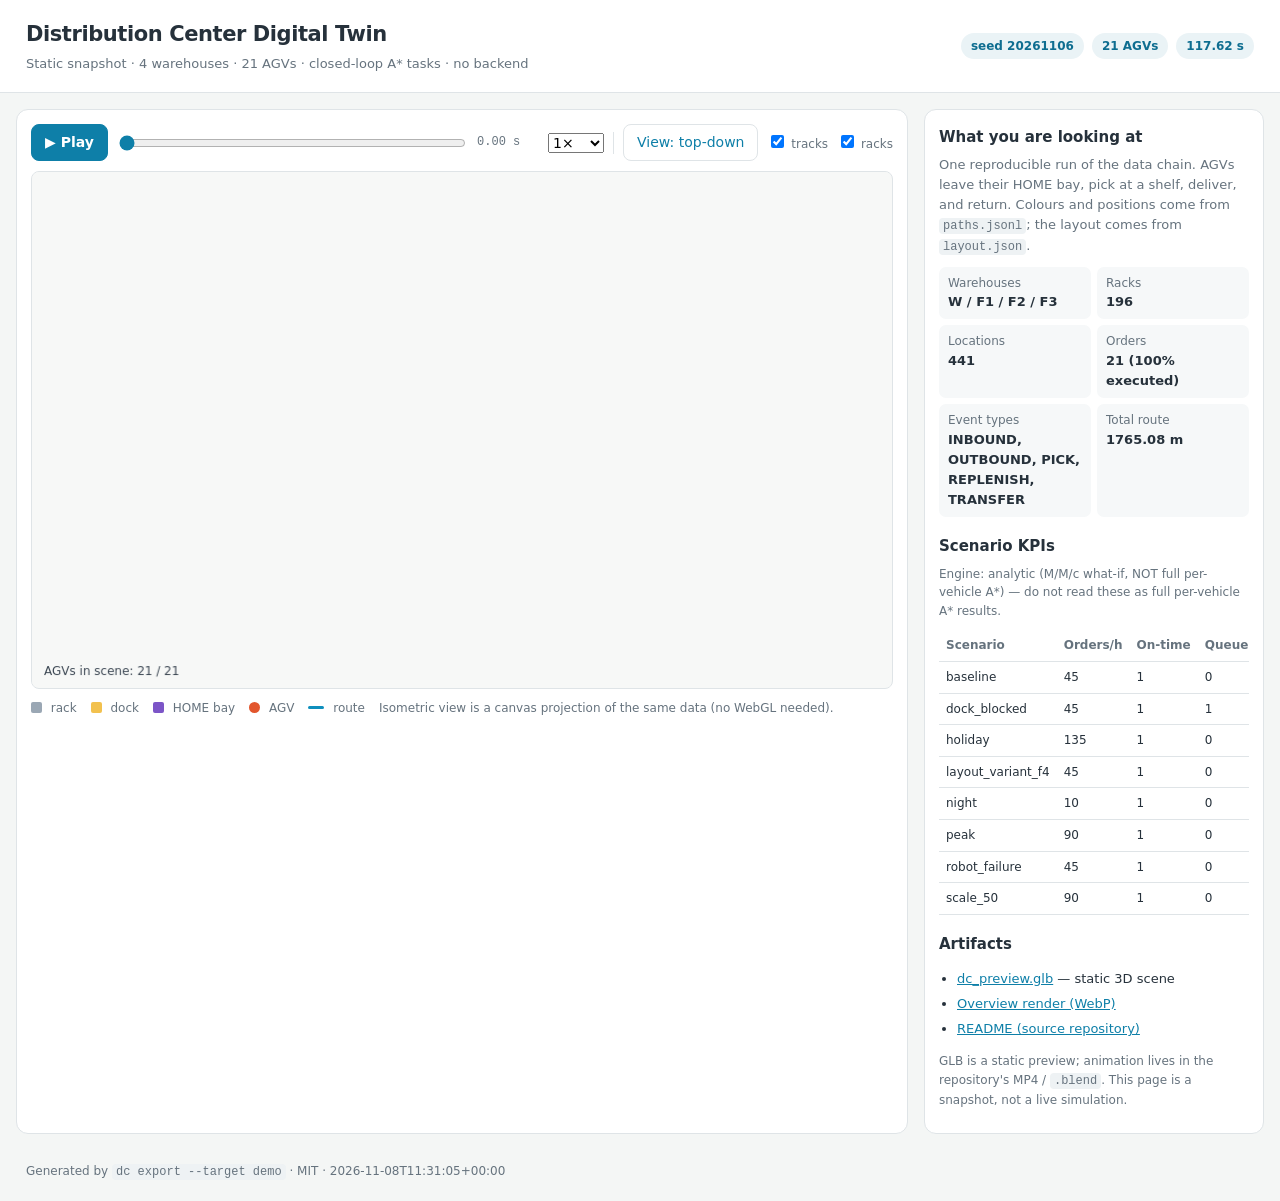
==== demo/index.html @ 92063a30 "v0.1.0: open-source delivery layer (dc CLI, hero README, output contracts, pytest/CI, static demo)" ====
<!DOCTYPE html>
<html lang="en">
<head>
<meta charset="utf-8">
<meta name="viewport" content="width=device-width, initial-scale=1">
<title>Distribution Center Digital Twin — static demo</title>
<link rel="stylesheet" href="style.css">
</head>
<body class="embed-off">
<header id="hdr">
  <div class="brand">
    <h1>Distribution Center Digital Twin</h1>
    <p class="sub">Static snapshot · 4 warehouses · 21 AGVs · closed-loop A* tasks · no backend</p>
  </div>
  <div class="badges">
    <span id="b-seed"></span><span id="b-agents"></span><span id="b-dur"></span>
  </div>
</header>

<main>
  <section class="panel viewer">
    <div class="toolbar">
      <button id="btn-play" class="primary">▶ Play</button>
      <input id="time" type="range" min="0" max="1000" value="0" step="1" aria-label="Time">
      <span id="t-label" class="mono">0.00 s</span>
      <select id="speed" aria-label="Speed">
        <option value="0.5">0.5×</option><option value="1" selected>1×</option>
        <option value="2">2×</option><option value="4">4×</option>
      </select>
      <span class="sep"></span>
      <button id="btn-view" class="ghost">View: top-down</button>
      <label class="chk"><input type="checkbox" id="show-tracks" checked> tracks</label>
      <label class="chk"><input type="checkbox" id="show-racks" checked> racks</label>
    </div>
    <canvas id="cv" width="1200" height="720" aria-label="Warehouse simulation canvas"></canvas>
    <div class="legend">
      <span><i class="sw rack"></i> rack</span>
      <span><i class="sw dock"></i> dock</span>
      <span><i class="sw home"></i> HOME bay</span>
      <span><i class="sw agv"></i> AGV</span>
      <span><i class="sw track"></i> route</span>
      <span class="note">Isometric view is a canvas projection of the same data (no WebGL needed).</span>
    </div>
  </section>

  <aside class="panel side">
    <h2>What you are looking at</h2>
    <p>One reproducible run of the data chain. AGVs leave their HOME bay, pick at a
       shelf, deliver, and return. Colours and positions come from
       <code>paths.jsonl</code>; the layout comes from <code>layout.json</code>.</p>
    <div id="facts" class="facts"></div>
    <h2>Scenario KPIs</h2>
    <p class="small" id="engine-note"></p>
    <div class="table-wrap"><table id="scen"><thead><tr>
      <th>Scenario</th><th>Orders/h</th><th>On-time</th><th>Queue</th><th>Verdict</th>
    </tr></thead><tbody></tbody></table></div>
    <h2>Artifacts</h2>
    <ul class="links">
      <li><a href="assets/dc_preview.glb" download>dc_preview.glb</a> — static 3D scene</li>
      <li><a href="assets/overview.webp" target="_blank">Overview render (WebP)</a></li>
      <li><a href="../README.md">README (source repository)</a></li>
    </ul>
    <p class="small">GLB is a static preview; animation lives in the repository's
       MP4 / <code>.blend</code>. This page is a snapshot, not a live simulation.</p>
  </aside>
</main>

<footer id="ftr">
  Generated by <code>dc export --target demo</code> · MIT ·
  <span id="gen-time"></span>
</footer>

<script src="data.js"></script>
<script src="app.js"></script>
<script>
  if (new URLSearchParams(location.search).get('embed') === '1') {
    document.body.className = 'embed-on';
  }
</script>
</body>
</html>
---- demo/style.css ----
:root {
  --bg: #f4f6f5;
  --panel: #ffffff;
  --line: #dfe4e7;
  --ink: #26313b;
  --muted: #66737e;
  --accent: #0e7fa8;
}
* { box-sizing: border-box; }
body {
  margin: 0; background: var(--bg); color: var(--ink);
  font: 14px/1.55 system-ui, -apple-system, "Segoe UI", "Microsoft YaHei", sans-serif;
}
header {
  display: flex; flex-wrap: wrap; align-items: center; justify-content: space-between;
  gap: 12px; padding: 18px 26px; background: var(--panel); border-bottom: 1px solid var(--line);
}
h1 { margin: 0; font-size: 21px; letter-spacing: -.02em; }
.sub { margin: 3px 0 0; color: var(--muted); font-size: 13px; }
.badges span {
  display: inline-block; margin-left: 8px; padding: 4px 10px; border-radius: 999px;
  background: #eaf3f6; color: #0e6d90; font-size: 12px; font-weight: 600;
}
main { display: grid; grid-template-columns: minmax(0, 1fr) 340px; gap: 16px; padding: 16px; }
.panel { background: var(--panel); border: 1px solid var(--line); border-radius: 12px; padding: 14px; }
.toolbar { display: flex; flex-wrap: wrap; align-items: center; gap: 9px; margin-bottom: 10px; }
button, select, input[type="range"] { font: inherit; }
button { cursor: pointer; border-radius: 8px; padding: 7px 13px; border: 1px solid var(--line); background: #fff; }
button.primary { background: var(--accent); color: #fff; border-color: var(--accent); font-weight: 600; }
button.ghost { color: var(--accent); }
input[type="range"] { flex: 1 1 180px; min-width: 120px; accent-color: var(--accent); }
.mono { font-family: ui-monospace, Consolas, monospace; font-size: 12px; color: var(--muted); min-width: 62px; }
.sep { width: 1px; height: 22px; background: var(--line); }
.chk { font-size: 12px; color: var(--muted); white-space: nowrap; }
canvas { width: 100%; height: auto; display: block; border: 1px solid var(--line); border-radius: 8px; background: #f7f8f7; }
.legend { display: flex; flex-wrap: wrap; gap: 14px; margin-top: 10px; font-size: 12px; color: var(--muted); }
.legend .sw { display: inline-block; width: 11px; height: 11px; border-radius: 2px; margin-right: 5px; vertical-align: -1px; }
.sw.rack { background: #9aa7b4; } .sw.dock { background: #f2c14e; }
.sw.home { background: #7c55c7; } .sw.agv { background: #e2562d; border-radius: 50%; }
.sw.track { background: #0e8fbd; height: 3px; width: 16px; vertical-align: 3px; }
.side h2 { font-size: 15px; margin: 18px 0 6px; }
.side h2:first-child { margin-top: 2px; }
.side p { color: var(--muted); font-size: 13px; margin: 0 0 10px; }
.side p.small { font-size: 12px; }
.facts { display: grid; grid-template-columns: 1fr 1fr; gap: 6px; margin: 10px 0; }
.facts div { background: #f6f8f9; border-radius: 7px; padding: 7px 9px; font-size: 12px; }
.facts span { display: block; color: var(--muted); }
.facts b { font-size: 13px; }
.table-wrap { overflow-x: auto; }
table { border-collapse: collapse; width: 100%; font-size: 12px; }
th, td { padding: 6px 7px; border-bottom: 1px solid var(--line); text-align: left; white-space: nowrap; }
th { color: var(--muted); font-weight: 600; }
td.ok { color: #1a8a52; font-weight: 600; } td.bad { color: #c23b30; font-weight: 600; }
.links { padding-left: 18px; font-size: 13px; }
.links li { margin-bottom: 5px; }
a { color: var(--accent); }
code { background: #eef2f4; padding: 1px 4px; border-radius: 4px; font-size: 12px; }
footer { padding: 12px 26px 22px; color: var(--muted); font-size: 12px; }
body.embed-on #hdr, body.embed-on #ftr { display: none; }
body.embed-on main { grid-template-columns: minmax(0, 1fr); padding: 8px; }
body.embed-on .side { display: none; }
@media (max-width: 900px) {
  main { grid-template-columns: minmax(0, 1fr); }
  .side { order: 2; }
}
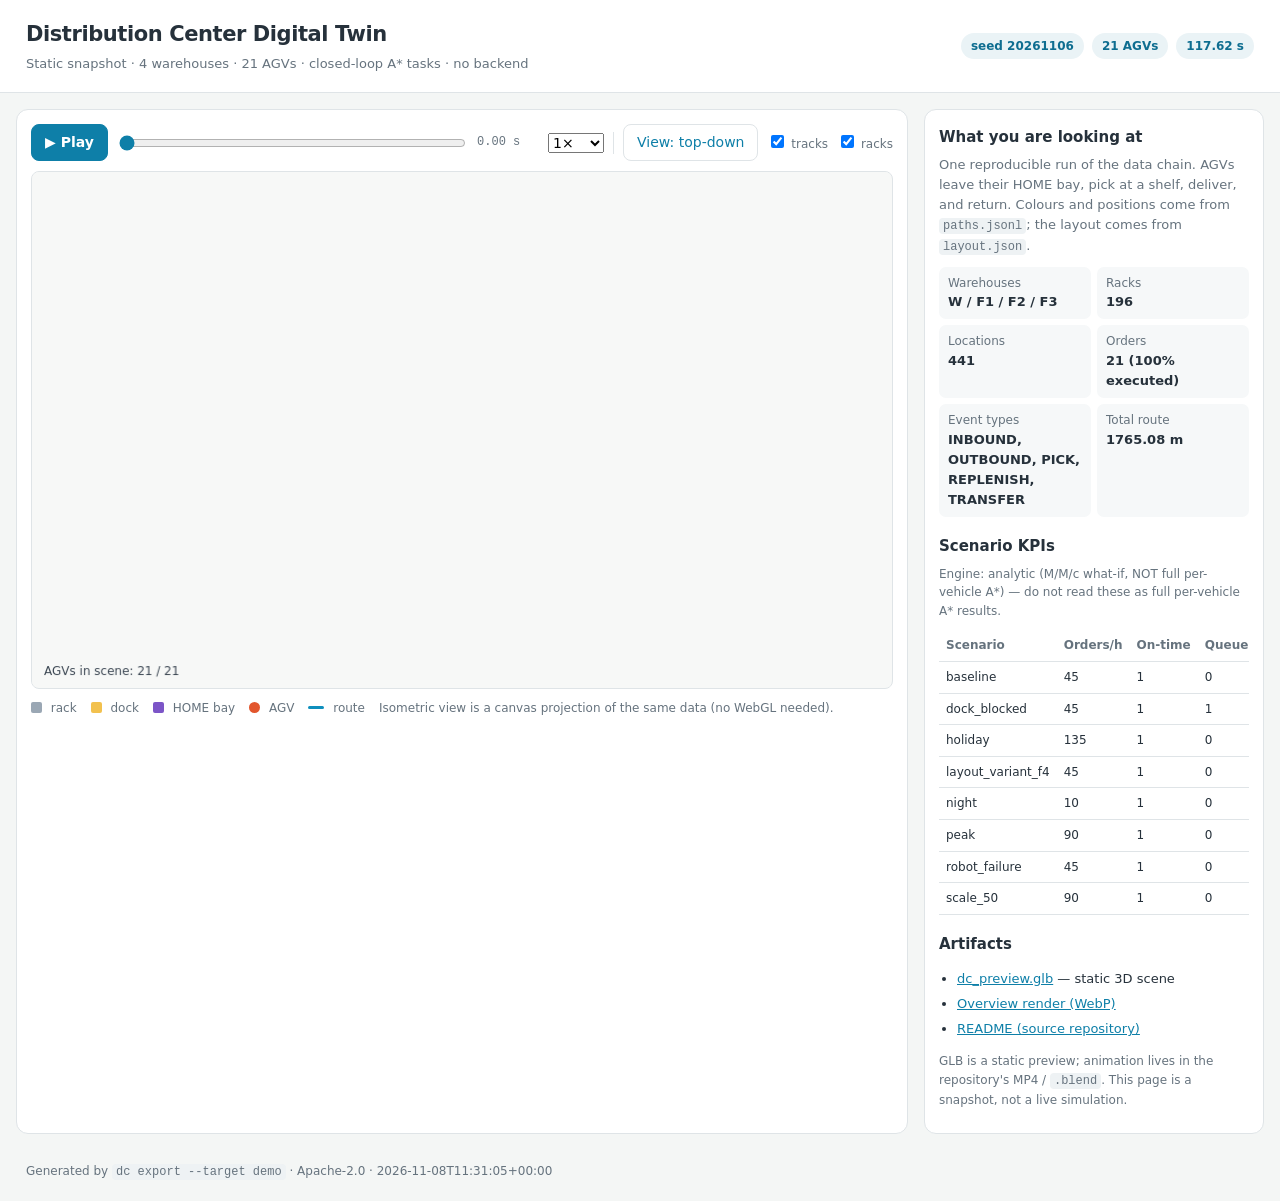
==== commit dce4b292: "fix(claims): derive the numbers instead of writing them six times The audit was right: README said 3" ====
--- a/demo/index.html
+++ b/demo/index.html
@@ -66,7 +66,7 @@
 </main>
 
 <footer id="ftr">
-  Generated by <code>dc export --target demo</code> · MIT ·
+  Generated by <code>dc export --target demo</code> · Apache-2.0 ·
   <span id="gen-time"></span>
 </footer>
 
